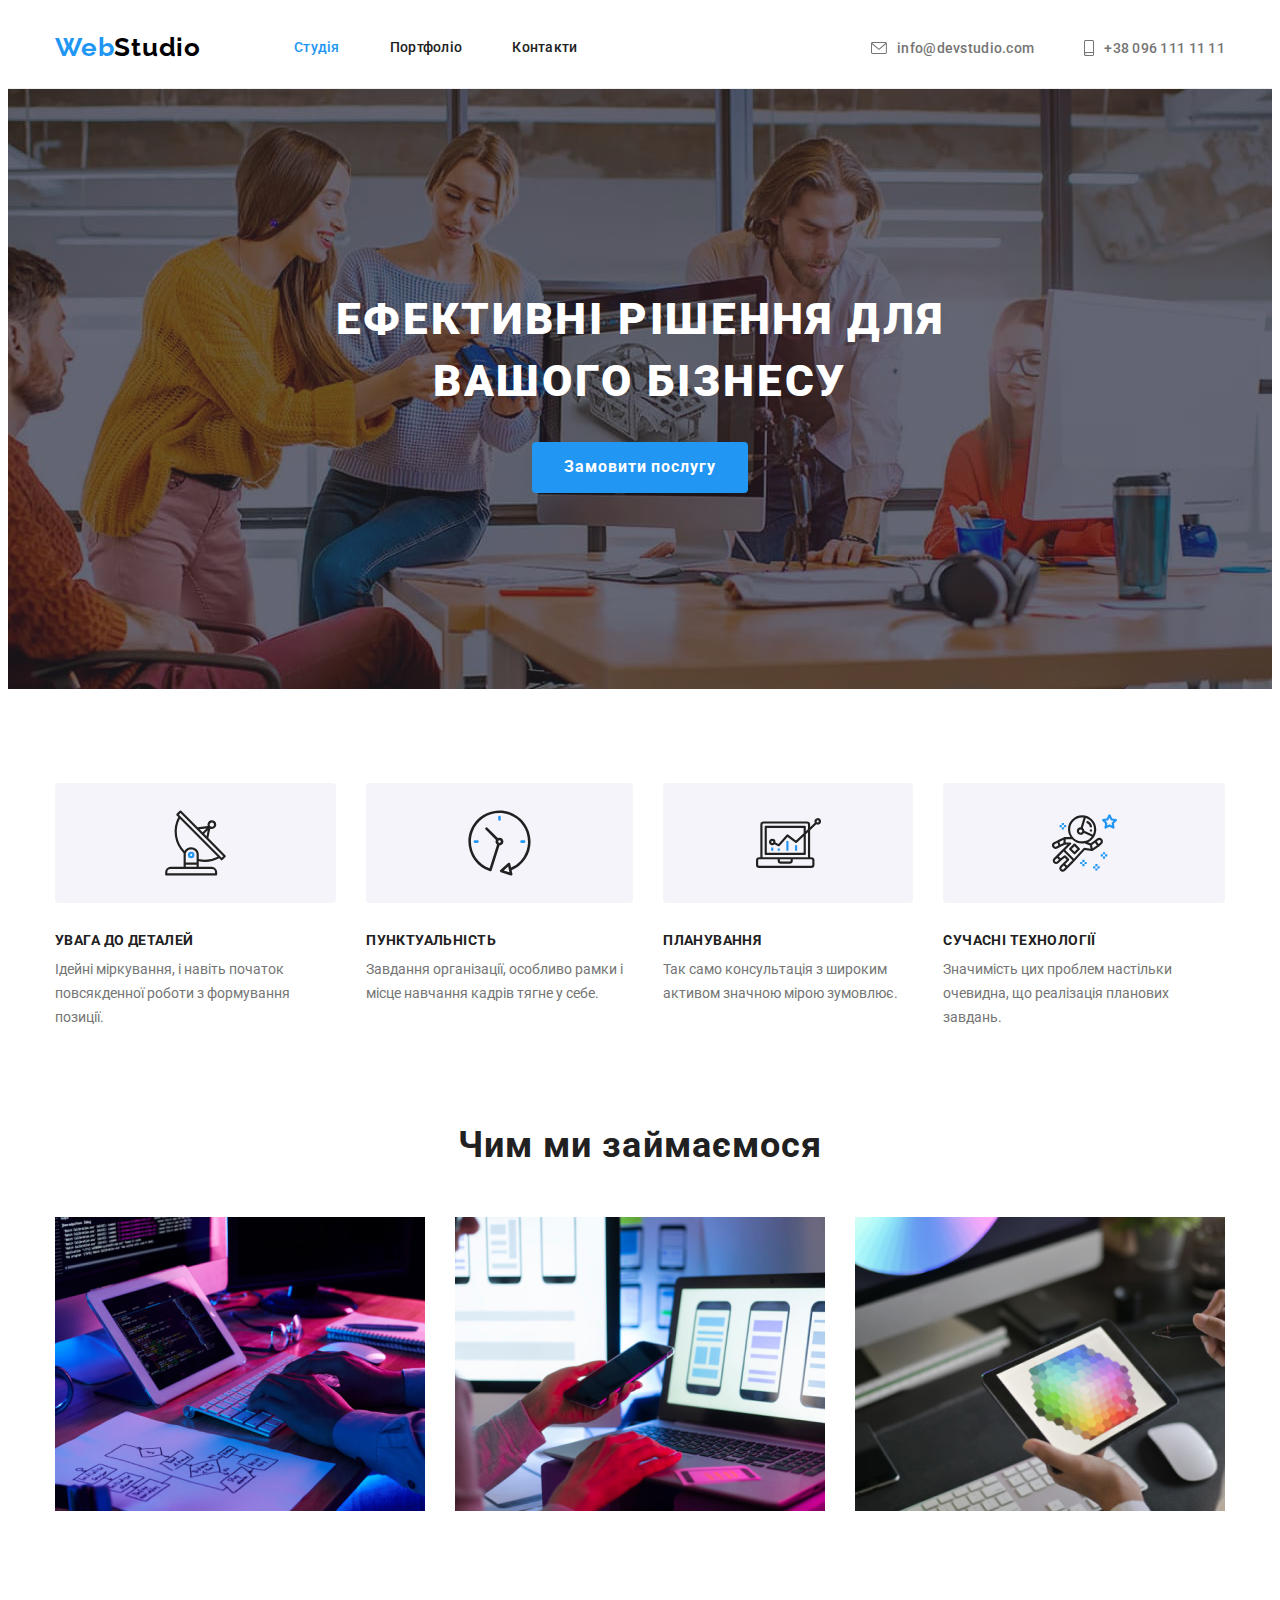
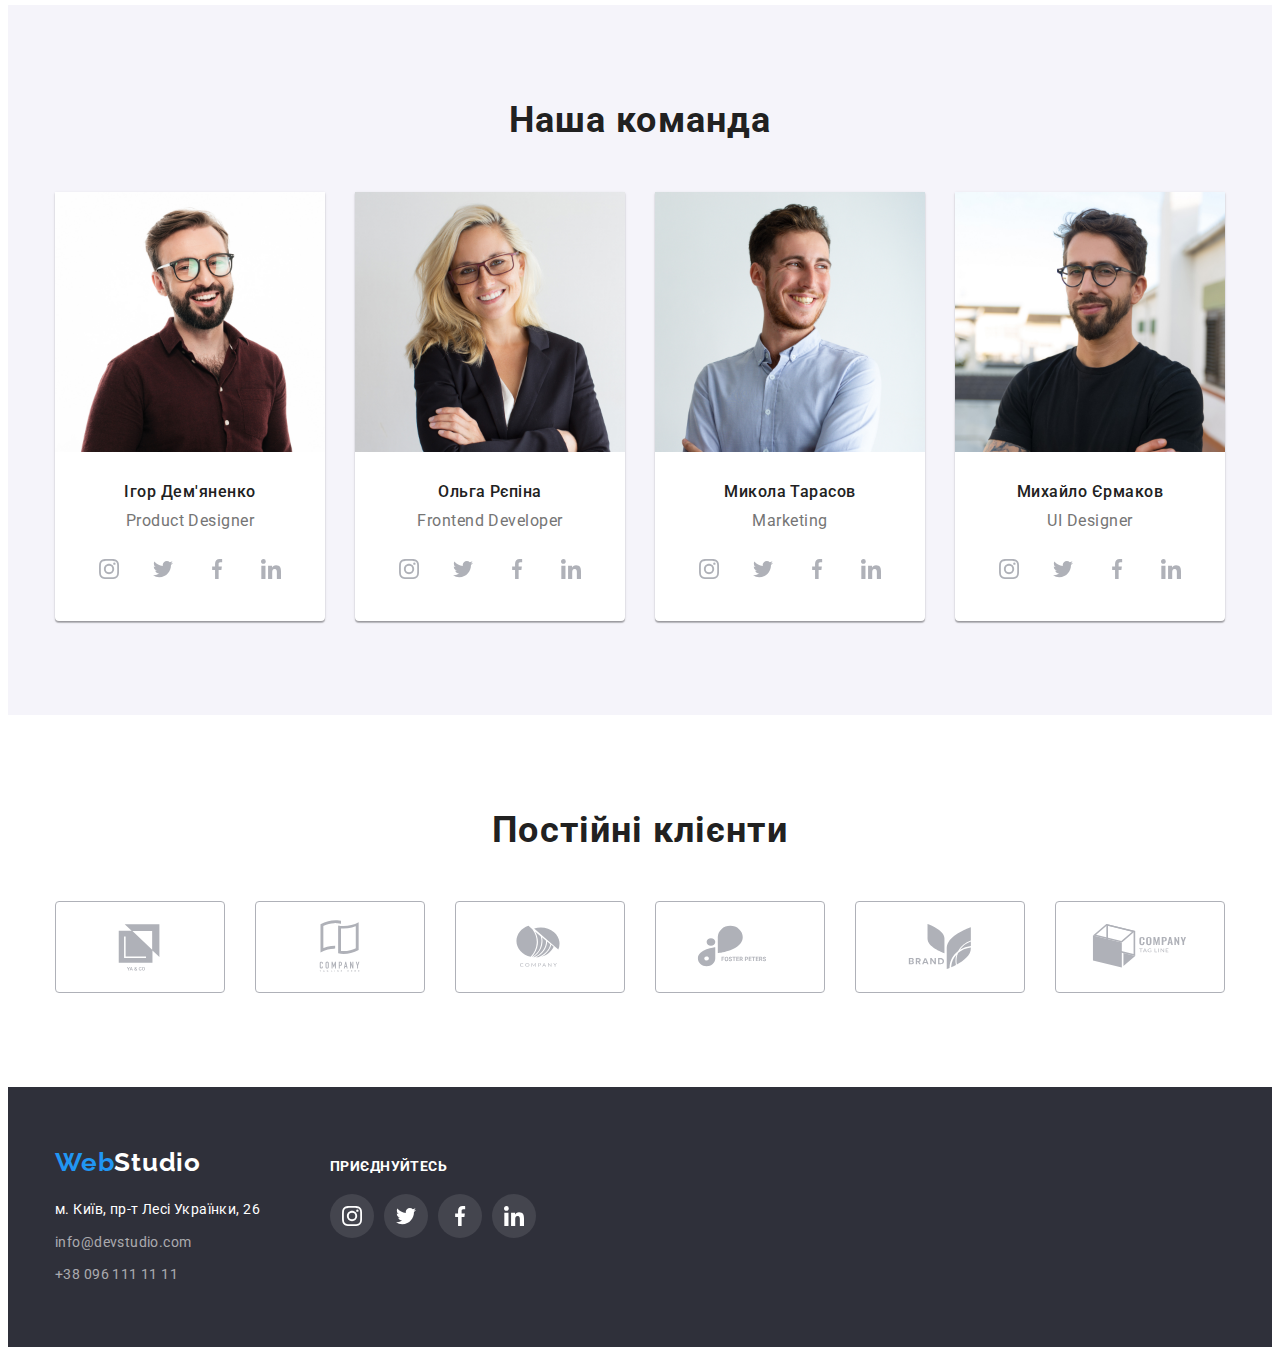
==== index.html @ 9bde250d "hw-5" ====
<!DOCTYPE html>
<html lang="uk">
  <head>
    <meta charset="UTF-8" />
    <meta http-equiv="X-UA-Compatible" content="IE=edge" />
    <meta name="viewport" content="width=device-width, initial-scale=1.0" />
    <title>Document</title>
    <link rel="preconnect" href="https://fonts.googleapis.com" />
    <link rel="preconnect" href="https://fonts.gstatic.com" crossorigin />
    <link
      href="https://fonts.googleapis.com/css2?family=Raleway:wght@700&family=Roboto:wght@400;500;700;900&display=swap"
      rel="stylesheet"
    />
    <link
      rel="stylesheet"
      href="https://cdnjs.cloudflare.com/ajax/libs/modern-normalize/1.1.0/modern-normalize.min.css"
      integrity="sha512-wpPYUAdjBVSE4KJnH1VR1HeZfpl1ub8YT/NKx4PuQ5NmX2tKuGu6U/JRp5y+Y8XG2tV+wKQpNHVUX03MfMFn9Q=="
      crossorigin="anonymous"
      referrerpolicy="no-referrer"
    />
    <link rel="stylesheet" href="./css/styles.css" />
  </head>
  <body>
    <header class="page-header">
      <div class="container">
        <nav class="main-nav">
          <a href="./index.html" class="logo"><span class="accent">Web</span>Studio</a>
          <ul class="site-nav">
            <li><a href="" class="link current">Студія</a></li>
            <li><a href="./portfolio.html" class="link">Портфоліо</a></li>
            <li><a href="" class="link">Контакти</a></li>
          </ul>
          <ul class="auth-nav">
            <li class="auth-item">
              <a href="mailto:info@devstudio.com" class="auth">
                <svg class="icon-svg" width="16px" height="12px">
                <use href="./images/icons.svg#envelope"></use>
              </svg>info@devstudio.com</a></li> 
            <li class="auth-item">
              <a href="tel:+380961111111" class="auth">
              <svg class="icon-svg" width="10px" height="16px">
                <use href="./images/icons.svg#smartphone"></use>
              </svg>+38 096 111 11 11</a></li>
          </ul>
        </nav>
      </div>
    </header>
    <main>
      <section class="section first-bgc">
        <div class="overlay">
          <div class="main-text">
            <h1 class="main-title">Ефективні рішення для<br />вашого бізнесу</h1>
            <button type="button" class="button">Замовити послугу</button>
          </div>
        </div>
      </section>
      <section class="section second-bgc">
        <div class="container">
          <h2 hidden>Наші переваги</h2>
          <ul class="list">
            <li class="list-item">
              <div class="icon-container">
              <svg class="benefits-icon" width="65px" height="70px">
                      <use href="./images/icons.svg#antenna"></use>
                    </svg>
                    </div>
              <h3 class="list-benefits">УВАГА ДО ДЕТАЛЕЙ</h3>
              <p class="benefits-description">
                Ідейні міркування, і навіть початок повсякденної роботи з формування позиції.
              </p>
            </li>
            <li class="list-item">
               <div class="icon-container">
              <svg class="benefits-icon" width="65px" height="70px">
                      <use href="./images/icons.svg#clock"></use>
                    </svg>
                    </div>
              <h3 class="list-benefits">ПУНКТУАЛЬНІСТЬ</h3>
              <p class="benefits-description">
                Завдання організації, особливо рамки і місце навчання кадрів тягне у себе.
              </p>
            </li>
            <li class="list-item">
              <div class="icon-container">
              <svg class="benefits-icon" width="65px" height="70px">
                      <use href="./images/icons.svg#diagram"></use>
                    </svg>
                    </div>
              <h3 class="list-benefits">ПЛАНУВАННЯ</h3>
              <p class="benefits-description">
                Так само консультація з широким активом значною мірою зумовлює.
              </p>
            </li>
            <li class="list-item">
              <div class="icon-container">
              <svg class="benefits-icon" width="65px" height="70px">
                      <use href="./images/icons.svg#astronaut"></use>
                    </svg>
                    </div>
              <h3 class="list-benefits">СУЧАСНІ ТЕХНОЛОГІЇ</h3>
              <p class="benefits-description">
                Значимість цих проблем настільки очевидна, що реалізація планових завдань.
              </p>
            </li>
          </ul>
        </div>
      </section>
      <section class="section third-bgc">
        <div class="container">
          <div class="work">
            <h2 class="title">Чим ми займаємося</h2>
            <ul class="work-images">
              <li>
                <img
                  src="./images/img1.jpg"
                  alt="людина працює за комп'ютером"
                  width="370"
                  height="294"
                />
              </li>
              <li>
                <img
                  src="./images/img2.jpg"
                  alt="людина з телефоном в руках за комп'ютером"
                  width="370"
                  height="294"
                />
              </li>
              <li>
                <img
                  src="./images/img3.jpg"
                  alt="людина тримає в руках планшет"
                  width="370"
                  height="294"
                />
              </li>
            </ul>
          </div>
        </div>
      </section>
      <section class="section fourth-bgc">
        <div class="container">
          <h2 class="title">Наша команда</h2>
          <ul class="cards">
            <li class="card-item">
              <img src="./images/img4.jpg" alt="фото учасника команди" width="270" height="260" />
              <h3 class="name">Ігор Дем'яненко</h3>
              <p lang="en" class="position">Product Designer</p>
              <ul class="social-list">
                <li class="social-item">
                  <a
                    class="social-link"
                    href="https://instagram.com"
                    target="_blank"
                    rel="noopener noreferrer"
                    aria-label="instagram"
                    ><svg class="social-icon" width="20px" height="20px">
                      <use href="./images/icons.svg#instagram"></use>
                    </svg>
                  </a>
                </li>
                <li class="social-item">
                  <a
                    class="social-link"
                    href="https://instagram.com"
                    target="_blank"
                    rel="noopener noreferrer"
                    aria-label="twitter"
                    ><svg class="social-icon" width="20px" height="20px">
                      <use href="./images/icons.svg#twitter"></use>
                    </svg>
                  </a>
                </li>
                <li class="social-item">
                  <a
                    class="social-link"
                    href="https://instagram.com"
                    target="_blank"
                    rel="noopener noreferrer"
                    aria-label="facebook"
                    ><svg class="social-icon" width="20px" height="20px">
                      <use href="./images/icons.svg#facebook"></use>
                    </svg>
                  </a>
                </li>
                <li class="social-item">
                  <a
                    class="social-link"
                    href="https://instagram.com"
                    target="_blank"
                    rel="noopener noreferrer"
                    aria-label="linkedin"
                    ><svg class="social-icon" width="20px" height="20px">
                      <use href="./images/icons.svg#linkedin"></use>
                    </svg>
                  </a>
                </li>
              </ul>
            </li>
            <li class="card-item">
              <img src="./images/img5.jpg" alt="фото учасника команди" width="270" height="260" />
              <h3 class="name">Ольга Рєпіна</h3>
              <p lang="en" class="position">Frontend Developer</p>
               <ul class="social-list">
                <li class="social-item">
                  <a
                    class="social-link"
                    href="https://instagram.com"
                    target="_blank"
                    rel="noopener noreferrer"
                    aria-label="instagram"
                    ><svg class="social-icon" width="20px" height="20px">
                      <use href="./images/icons.svg#instagram"></use>
                    </svg>
                  </a>
                </li>
                <li class="social-item">
                  <a
                    class="social-link"
                    href="https://instagram.com"
                    target="_blank"
                    rel="noopener noreferrer"
                    aria-label="twitter"
                    ><svg class="social-icon" width="20px" height="20px">
                      <use href="./images/icons.svg#twitter"></use>
                    </svg>
                  </a>
                </li>
                <li class="social-item">
                  <a
                    class="social-link"
                    href="https://instagram.com"
                    target="_blank"
                    rel="noopener noreferrer"
                    aria-label="facebook"
                    ><svg class="social-icon" width="20px" height="20px">
                      <use href="./images/icons.svg#facebook"></use>
                    </svg>
                  </a>
                </li>
                <li class="social-item">
                  <a
                    class="social-link"
                    href="https://instagram.com"
                    target="_blank"
                    rel="noopener noreferrer"
                    aria-label="linkedin"
                    ><svg class="social-icon" width="20px" height="20px">
                      <use href="./images/icons.svg#linkedin"></use>
                    </svg>
                  </a>
                </li>
              </ul>
            </li>
            <li class="card-item">
              <img src="./images/img6.jpg" alt="фото учасника команди" width="270" height="260" />
              <h3 class="name">Микола Тарасов</h3>
              <p lang="en" class="position">Marketing</p>
               <ul class="social-list">
                <li class="social-item">
                  <a
                    class="social-link"
                    href="https://instagram.com"
                    target="_blank"
                    rel="noopener noreferrer"
                    aria-label="instagram"
                    ><svg class="social-icon" width="20px" height="20px">
                      <use href="./images/icons.svg#instagram"></use>
                    </svg>
                  </a>
                </li>
                <li class="social-item">
                  <a
                    class="social-link"
                    href="https://instagram.com"
                    target="_blank"
                    rel="noopener noreferrer"
                    aria-label="twitter"
                    ><svg class="social-icon" width="20px" height="20px">
                      <use href="./images/icons.svg#twitter"></use>
                    </svg>
                  </a>
                </li>
                <li class="social-item">
                  <a
                    class="social-link"
                    href="https://instagram.com"
                    target="_blank"
                    rel="noopener noreferrer"
                    aria-label="facebook"
                    ><svg class="social-icon" width="20px" height="20px">
                      <use href="./images/icons.svg#facebook"></use>
                    </svg>
                  </a>
                </li>
                <li class="social-item">
                  <a
                    class="social-link"
                    href="https://instagram.com"
                    target="_blank"
                    rel="noopener noreferrer"
                    aria-label="linkedin"
                    ><svg class="social-icon" width="20px" height="20px">
                      <use href="./images/icons.svg#linkedin"></use>
                    </svg>
                  </a>
                </li>
              </ul>
            </li>
            <li class="card-item">
              <img src="./images/img7.jpg" alt="фото учасника команди" width="270" height="260" />
              <h3 class="name">Михайло Єрмаков</h3>
              <p lang="en" class="position">UI Designer</p>
               <ul class="social-list">
                <li class="social-item">
                  <a
                    class="social-link"
                    href="https://instagram.com"
                    target="_blank"
                    rel="noopener noreferrer"
                    aria-label="instagram"
                    ><svg class="social-icon" width="20px" height="20px">
                      <use href="./images/icons.svg#instagram"></use>
                    </svg>
                  </a>
                </li>
                <li class="social-item">
                  <a
                    class="social-link"
                    href="https://instagram.com"
                    target="_blank"
                    rel="noopener noreferrer"
                    aria-label="twitter"
                    ><svg class="social-icon" width="20px" height="20px">
                      <use href="./images/icons.svg#twitter"></use>
                    </svg>
                  </a>
                </li>
                <li class="social-item">
                  <a
                    class="social-link"
                    href="https://instagram.com"
                    target="_blank"
                    rel="noopener noreferrer"
                    aria-label="facebook"
                    ><svg class="social-icon" width="20px" height="20px">
                      <use href="./images/icons.svg#facebook"></use>
                    </svg>
                  </a>
                </li>
                <li class="social-item">
                  <a
                    class="social-link"
                    href="https://instagram.com"
                    target="_blank"
                    rel="noopener noreferrer"
                    aria-label="linkedin"
                    ><svg class="social-icon" width="20px" height="20px">
                      <use href="./images/icons.svg#linkedin"></use>
                    </svg>
                  </a>
                </li>
              </ul>
            </li>
          </ul>
        </div>
      </section>
      <section class="section-client">
        <div class="container">
          <h2 class="client-title">Постійні клієнти</h2>
          <ul class="link-list">
            <li class="client-item">
              <a
                    class="client-link"
                    href="https://instagram.com"
                    target="_blank"
                    rel="noopener noreferrer"
                    aria-label="linkedin"
                    ><svg class="social-icon" width="106px" height="60px">
                      <use href="./images/icons.svg#Logo-1"></use>
                    </svg>
                  </a>
            </li>
            <li class="client-item">
              <a
                    class="client-link"
                    href="https://instagram.com"
                    target="_blank"
                    rel="noopener noreferrer"
                    aria-label="linkedin"
                    ><svg class="social-icon" width="106px" height="60px">
                      <use href="./images/icons.svg#Logo-2"></use>
                    </svg>
                  </a>
            </li>
            </li>
            <li class="client-item">
              <a
                    class="client-link"
                    href="https://instagram.com"
                    target="_blank"
                    rel="noopener noreferrer"
                    aria-label="linkedin"
                    ><svg class="social-icon" width="106px" height="60px">
                      <use href="./images/icons.svg#Logo-3"></use>
                    </svg>
                  </a>
            </li>
            </li>
            <li class="client-item">
              <a
                    class="client-link"
                    href="https://instagram.com"
                    target="_blank"
                    rel="noopener noreferrer"
                    aria-label="linkedin"
                    ><svg class="social-icon" width="106px" height="60px">
                      <use href="./images/icons.svg#Logo-4"></use>
                    </svg>
                  </a>
            </li>
            </li>
            <li class="client-item">
              <a
                    class="client-link"
                    href="https://instagram.com"
                    target="_blank"
                    rel="noopener noreferrer"
                    aria-label="linkedin"
                    ><svg class="social-icon" width="106px" height="60px">
                      <use href="./images/icons.svg#Logo-5"></use>
                    </svg>
                  </a>
            </li>
            </li>
            <li class="client-item">
              <a
                    class="client-link"
                    href="https://instagram.com"
                    target="_blank"
                    rel="noopener noreferrer"
                    aria-label="linkedin"
                    ><svg class="social-icon" width="106px" height="60px">
                      <use href="./images/icons.svg#Logo-6"></use>
                    </svg>
                  </a>
            </li>
          </ul>
        </div>
      </section>
    </main>
    <footer>
      <div class="container footer-container">
      <div class="last">
        <a href="./index.html" class="logo-footer"><span class="accent">Web</span>Studio</a>
        <address>
          <ul class="address-list">
            <li><a href="">м. Київ, пр-т Лесі Українки, 26</a></li>
            <li><a href="mailto:info@devstudio.com" class="address-link">info@devstudio.com</a></li>
            <li><a href="tel:+380961111111" class="address-link">+38 096 111 11 11</a></li>
          </ul>
        </address>
      </div>
      <div class="link-icon">
        <p class="footer-title">приєднуйтесь</p>
        <ul class="social-list-footer">
          <li class="social-item">
                  <a
                    class="social-link"
                    href="https://instagram.com"
                    target="_blank"
                    rel="noopener noreferrer"
                    aria-label="instagram"
                    ><svg class="social-icon white" width="20px" height="20px">
                      <use href="./images/icons.svg#instagram"></use>
                    </svg>
                  </a>
                </li>
                <li class="social-item">
                  <a
                    class="social-link"
                    href="https://instagram.com"
                    target="_blank"
                    rel="noopener noreferrer"
                    aria-label="twitter"
                    ><svg class="social-icon white" width="20px" height="20px">
                      <use href="./images/icons.svg#twitter"></use>
                    </svg>
                  </a>
                </li>
                <li class="social-item">
                  <a
                    class="social-link"
                    href="https://instagram.com"
                    target="_blank"
                    rel="noopener noreferrer"
                    aria-label="facebook"
                    ><svg class="social-icon white" width="20px" height="20px">
                      <use href="./images/icons.svg#facebook"></use>
                    </svg>
                  </a>
                </li>
                <li class="social-item">
                  <a
                    class="social-link"
                    href="https://instagram.com"
                    target="_blank"
                    rel="noopener noreferrer"
                    aria-label="linkedin"
                    ><svg class="social-icon white" width="20px" height="20px">
                      <use href="./images/icons.svg#linkedin"></use>
                    </svg>
                  </a>
                </li>

        </ul>
      </div>
      </div>
    </footer>
  </body>
</html>
---- css/styles.css ----
body {
  font-family: 'Roboto', sans-serif;
  color: var(--main-text-color);
}
ul {
  list-style: none;
}
:root {
  --accent-color: rgba(33, 150, 243, 1);
  --main-dark-color: rgba(33, 33, 33, 1);
  --main-text-color: rgba(117, 117, 117, 1);
  --title-text-color: rgba(255, 255, 255, 1);
  --bgc-dark: rgba(47, 48, 58, 1);
  --button-color: rgba(33, 150, 243, 1);
  --portfolio-buttons-color: rgba(245, 244, 250, 1);
  --border-color: rgba(238, 238, 238, 1);
  --link-color--: rgba(175, 177, 184, 1);
}

*,
*::before,
*::after {
  box-sizing: border-box;
}

h1,
h2,
h3,
h4,
h5,
h6,
p {
  margin: 0;
}

ul {
  list-style: none;
  padding: 0px;
  margin: 0px;
}

.container {
  width: 1200px;
  padding-left: 15px;
  padding-right: 15px;
  margin: 0 auto;
}

img {
  display: block;
}

.fourth-bgc {
  background-color: var(--portfolio-buttons-color);
  text-align: center;
  max-width: 1600px;
  margin-left: auto;
  margin-right: auto;
}

/* Header */

.page-header {
  border-bottom: 1px solid var(--border-color);
}

.logo {
  text-decoration: none;
  font-family: 'Raleway', sans-serif;
  font-weight: 700;
  font-size: 26px;
  line-height: 1.2;
  letter-spacing: 0.03em;
  color: rgba(0, 0, 0, 1);
}

.logo {
  margin-right: 93px;
}

.accent {
  color: var(--accent-color);
}

.site-nav {
  display: flex;
  gap: 50px;
}

.site-nav .link {
  text-decoration: none;
  font-weight: 500;
  font-size: 14px;
  line-height: 1.1;
  letter-spacing: 0.02em;
  color: var(--main-dark-color);
}

.site-nav .link:hover,
.site-nav .link:focus {
  color: var(--accent-color);
}

.site-nav .link.current {
  color: var(--accent-color);
}

.site-nav a {
  display: block;
  padding-top: 32px;
  padding-bottom: 32px;
}

.auth-nav .auth:hover,
.auth-nav .auth:focus {
  color: var(--accent-color);
}

.auth-nav {
  display: flex;
  gap: 50px;
  margin-left: auto;
}

.auth-nav a {
  padding-top: 32px;
  padding-bottom: 32px;
}

.auth {
  font-family: 'Roboto';
  font-style: normal;
  font-weight: 500;
  font-size: 14px;
  line-height: 16px;
  letter-spacing: 0.02em;
  text-decoration: none;

  display: flex;
  align-items: center;
  color: var(--main-text-color);
  gap: 10px;
}

.icon-svg {
  fill: var(--main-text-color);
  gap: 10px;
}

.auth-item:hover .icon-svg {
  fill: var(--accent-color);
}

.auth:focus .icon-svg {
  fill: var(--accent-color);
}

.auth-item {
  display: inline-block;
}

.main-nav {
  display: flex;
  align-items: center;
}

/* Index main content */

.first-bgc {
  background-color: var(--bgc-dark);
  text-align: center;
  height: 600px;
  max-width: 1600px;
  padding-top: 200px;
  padding-bottom: 200px;
  margin-left: auto;
  margin-right: auto;
  background-image: linear-gradient(to right, rgba(47, 48, 58, 0.4), rgba(47, 48, 58, 0.4)),
    url(../images/header-img.jpg);
  background-repeat: no-repeat;
  background-position: center;
}

.main-text {
  text-align: center;
}

.main-title {
  font-family: inherit;
  font-weight: 900;
  font-size: 44px;
  line-height: 1.4;
  letter-spacing: 0.06em;
  text-transform: uppercase;
  color: var(--title-text-color);
}

.main-title {
  margin-bottom: 30px;
}

.button {
  display: inline-block;
  border-radius: 4px;
  padding: 10px 32px;
  font-family: inherit;
  font-weight: 700;
  letter-spacing: 0.06em;
  font-size: 16px;
  line-height: 1.9;
  color: var(--title-text-color);
  background-color: var(--button-color);
}
.button {
  cursor: pointer;
  border: none;
}

.list-benefits {
  font-weight: 700;
  font-size: 14px;
  line-height: 1.1;
  letter-spacing: 0.03em;
  text-transform: uppercase;
  color: var(--main-dark-color);
}

.benefits-description {
  font-size: 14px;
  line-height: 1.7;
  color: var(--main-text-color);
}

.icon-container {
  display: flex;
  align-items: center;
  justify-content: center;
  height: 120px;
  background-color: var(--portfolio-buttons-color);
  border-radius: 4px;
  margin-bottom: 30px;
  text-align: center;
  gap: 30px;
}

.list h3 {
  margin-bottom: 10px;
}

.list {
  display: flex;
  gap: 30px;
}

.section:not(:first-child) {
  padding-bottom: 94px;
}

.section:nth-child(2) {
  padding-top: 94px;
}

.section:nth-child(4) {
  padding-top: 94px;
}

.work-images {
  display: flex;
  gap: 30px;
}

.title {
  font-weight: 700;
  font-size: 36px;
  line-height: 1.2;
  text-align: center;
  letter-spacing: 0.03em;
  color: var(--main-dark-color);
}

.title {
  margin-bottom: 50px;
}

.name {
  font-weight: 500;
  font-size: 16px;
  line-height: 1.2;
  letter-spacing: 0.03em;
  color: var(--main-dark-color);
}

.name {
  text-align: center;
  margin-top: 30px;
  margin-bottom: 10px;
}

.position {
  font-size: 16px;
  line-height: 1.2;
  letter-spacing: 0.03em;
  color: var(--main-text-color);
  text-align: center;
  margin-bottom: 16px;
}

.cards {
  display: flex;
  gap: 30px;
}

.cards .card-item {
  background-color: var(--title-text-color);
  border-radius: 4px;
  box-shadow: 0px 1px 3px rgba(0, 0, 0, 0.12), 0px 1px 1px rgba(0, 0, 0, 0.14),
    0px 2px 1px rgba(0, 0, 0, 0.2);
  border-radius: 0px 0px 4px 4px;
}

.social-list {
  display: flex;
  gap: 10px;
  justify-content: center;
  margin-bottom: 30px;
}



.social-link {
  display: flex;
  align-items: center;
  justify-content: center;
  width: 44px;
  height: 44px;
  border-radius: 50%;
}

.social-icon {
  fill: var(--link-color--)
}

.social-link:hover,
.social-link:focus {
  background-color: var(--accent-color);
}

.social-link:hover .social-icon,
.social-link:focus .social-icon {
  fill: var(--title-text-color);
}

.client-title {
  display: block;
  text-align: center;
  font-family: 'Roboto';
  font-style: normal;
  font-weight: 700;
  font-size: 36px;
  line-height: 42px;
  text-align: center;
  letter-spacing: 0.03em;
  margin-bottom: 50px;
  color: var(--main-dark-color);
}

.section-client {
  padding-top: 94px;
  padding-bottom: 94px;
}

.link-list {
  display: flex;
  gap: 30px;
}

.client-item {
  display: inline-block;
  
  
  width: 170px;
  height: 92px;
}

.client-link {
  display: flex;
  align-items: center;
  justify-content: center;
  width: 100%;
  height: 100%;
  border: 1px solid var(--link-color--);
  border-radius: 4px;
  
}

.client-link:hover,
.client-link:focus {
  border-color: var(--accent-color);
}

.client-link:hover .social-icon,
.client-link:focus .social-icon {
  fill: var(--accent-color);
  
}

/* Footer */
footer {
  background-color: var(--bgc-dark);


  padding-top: 60px;
  padding-bottom: 60px;
}

.logo-footer {
  text-decoration: none;
  font-family: 'Raleway', sans-serif;
  font-weight: 700;
  font-size: 26px;
  line-height: 1.2;
  letter-spacing: 0.03em;
  color: var(--title-text-color);
}

.logo-footer {
  display: block;
  margin-bottom: 20px;
}

.address-list a {
  text-decoration: none;
  font-family: inherit;
  font-style: normal;
  font-weight: 400;
  font-size: 14px;
  line-height: 1.7;
  letter-spacing: 0.03em;
  color: var(--title-text-color);
}

.address-list :not(:last-child) {
  display: block;
  margin-bottom: 9px;
}

.address-list .address-link {
  text-decoration: none;
  font-family: inherit;
  font-size: 14px;
  line-height: 1.7;
  letter-spacing: 0.03em;
  color: rgba(255, 255, 255, 0.6);
}



.link-icon {
  margin-left: 70px;
}

.footer-container {
  display: flex;
  align-items: baseline;
}

.footer-title {
  font-family: 'Roboto';
  font-style: normal;
  font-weight: 700;
  font-size: 14px;
  line-height: 16px;
  letter-spacing: 0.03em;
  text-transform: uppercase;
  color: var(--title-text-color);
  margin-bottom: 20px;
  text-align: left;
}



.social-item {
  border-radius: 50%;
  background-color: rgba(255, 255, 255, 0.1);
}

.social-icon {
  fill: var(--link-color--)
}

.social-list-footer {
  display: flex;
  gap: 10px;
  justify-content: center;
  
}

.white {
  fill: var(--title-text-color);
}

/* Portfolio */

.bgc-portfolio {
  background-color: var(--title-text-color);
}

.buttons:hover,
.buttons:focus {
  color: var(--title-text-color);
  background-color: var(--accent-color);
  box-shadow: 0px 3px 1px rgba(0, 0, 0, 0.1), 0px 1px 2px rgba(0, 0, 0, 0.08),
    0px 2px 2px rgba(0, 0, 0, 0.12);
}

.buttons {
  font-family: 'Roboto', sans-serif;
  font-style: normal;
  font-weight: 500;
  font-size: 16px;
  line-height: 1.6;
  text-align: center;
  letter-spacing: 0.03em;
  color: var(--main-dark-color);
  background-color: var(--portfolio-buttons-color);
}

.buttons {
  cursor: pointer;
}

.buttons {
  display: inline-block;
  padding: 6px 22px;
  border-radius: 4px;
  min-width: 73px;
  border: none;
}

.button-portfolio {
  display: flex;
  gap: 8px;
  justify-content: center;
  margin-bottom: 50px;
}

.section-portfolio {
  padding-top: 94px;
  padding-bottom: 94px;
}

.projects {
  font-weight: 700;
  font-size: 18px;
  line-height: 2;
  letter-spacing: 0.06em;
  color: var(--main-dark-color);
}

.projects {
  margin-bottom: 4px;
}



.project-type {
  font-weight: 400;
  font-size: 16px;
  line-height: 1.9;
  letter-spacing: 0.03em;
  color: var(--main-text-color);
}

.project-galery {
  display: flex;
  flex-wrap: wrap;
  gap: 30px;
  
}

.project-border {
  padding-top: 20px;
  padding-bottom: 20px;
  padding-left: 24px;
  padding-right: 24px;
  border-bottom: 1px solid var(--border-color);
  border-left: 1px solid var(--border-color);
  border-right: 1px solid var(--border-color);
}

.project-link {
  display: block;
  text-decoration: none;
}

.project-link:hover {
  box-shadow: 0px 1px 1px rgba(0, 0, 0, 0.12), 0px 4px 4px rgba(0, 0, 0, 0.06),
    1px 4px 6px rgba(0, 0, 0, 0.16);
    
}
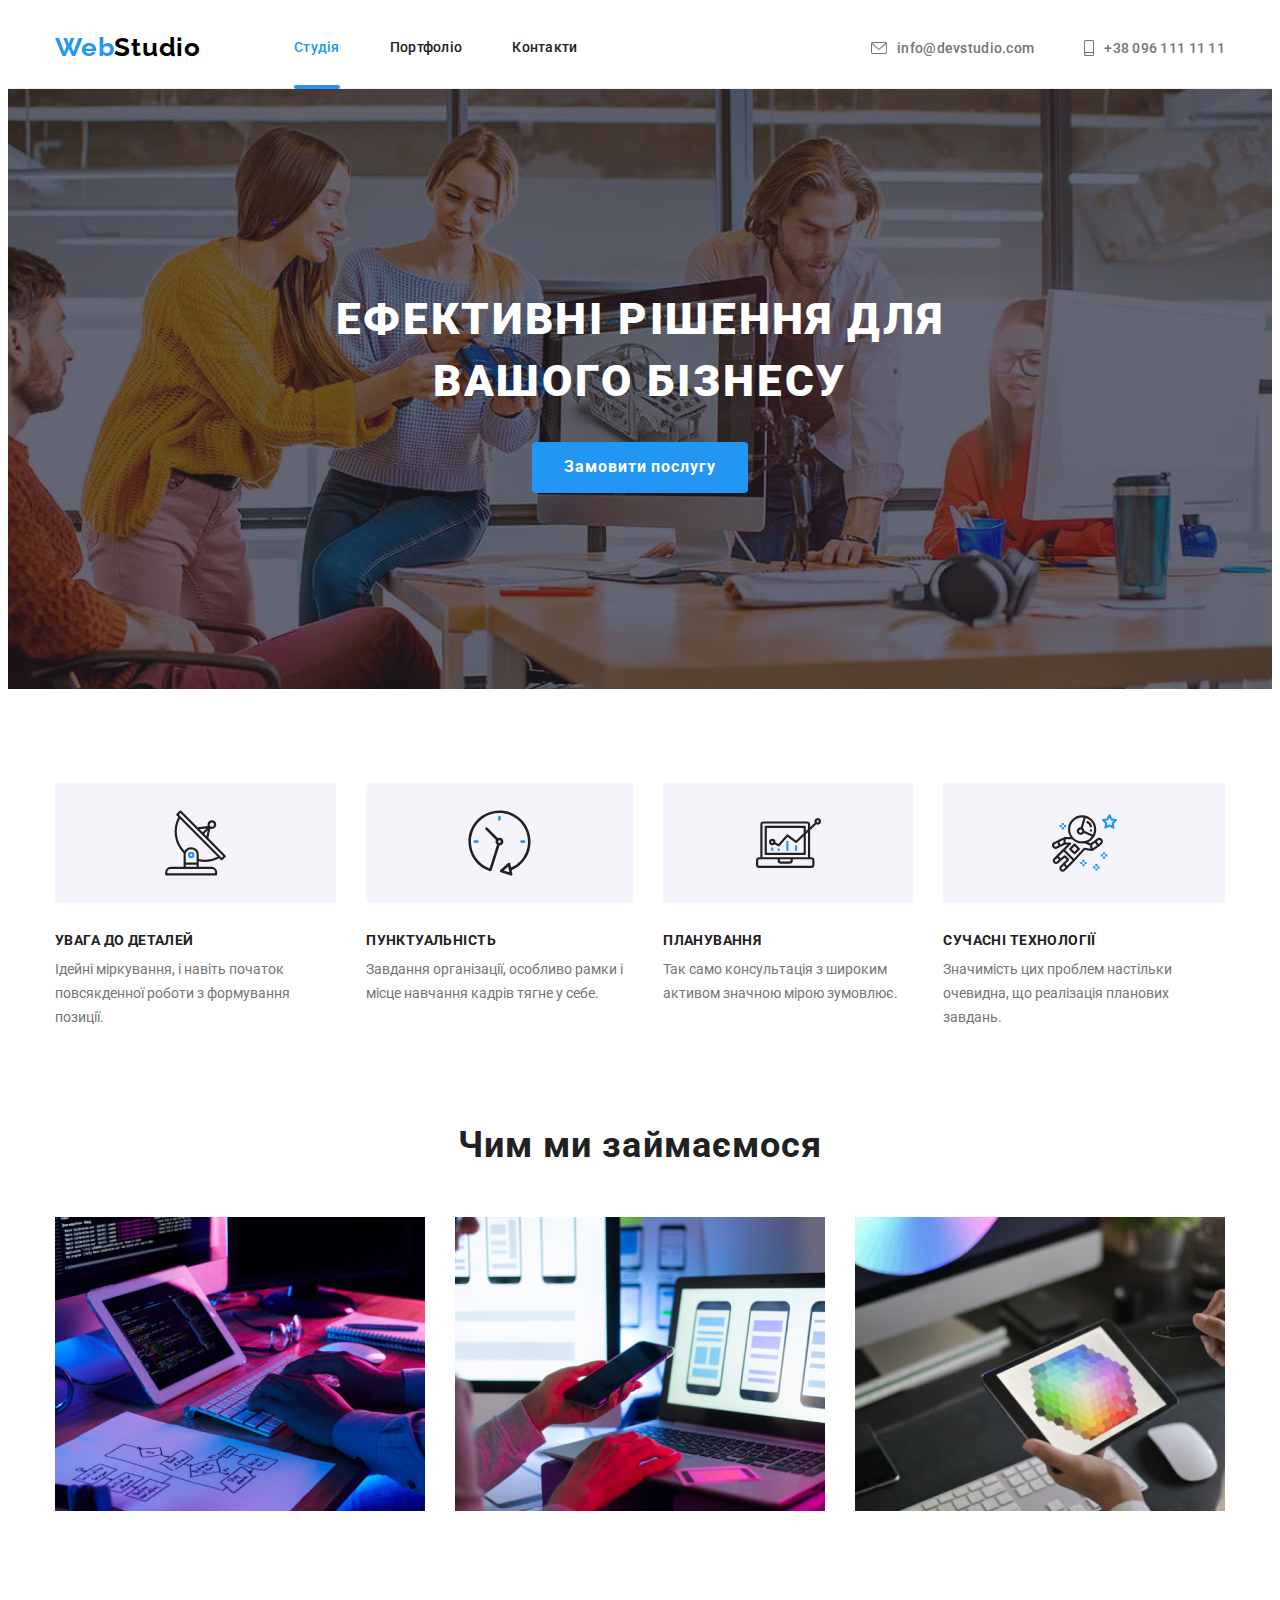
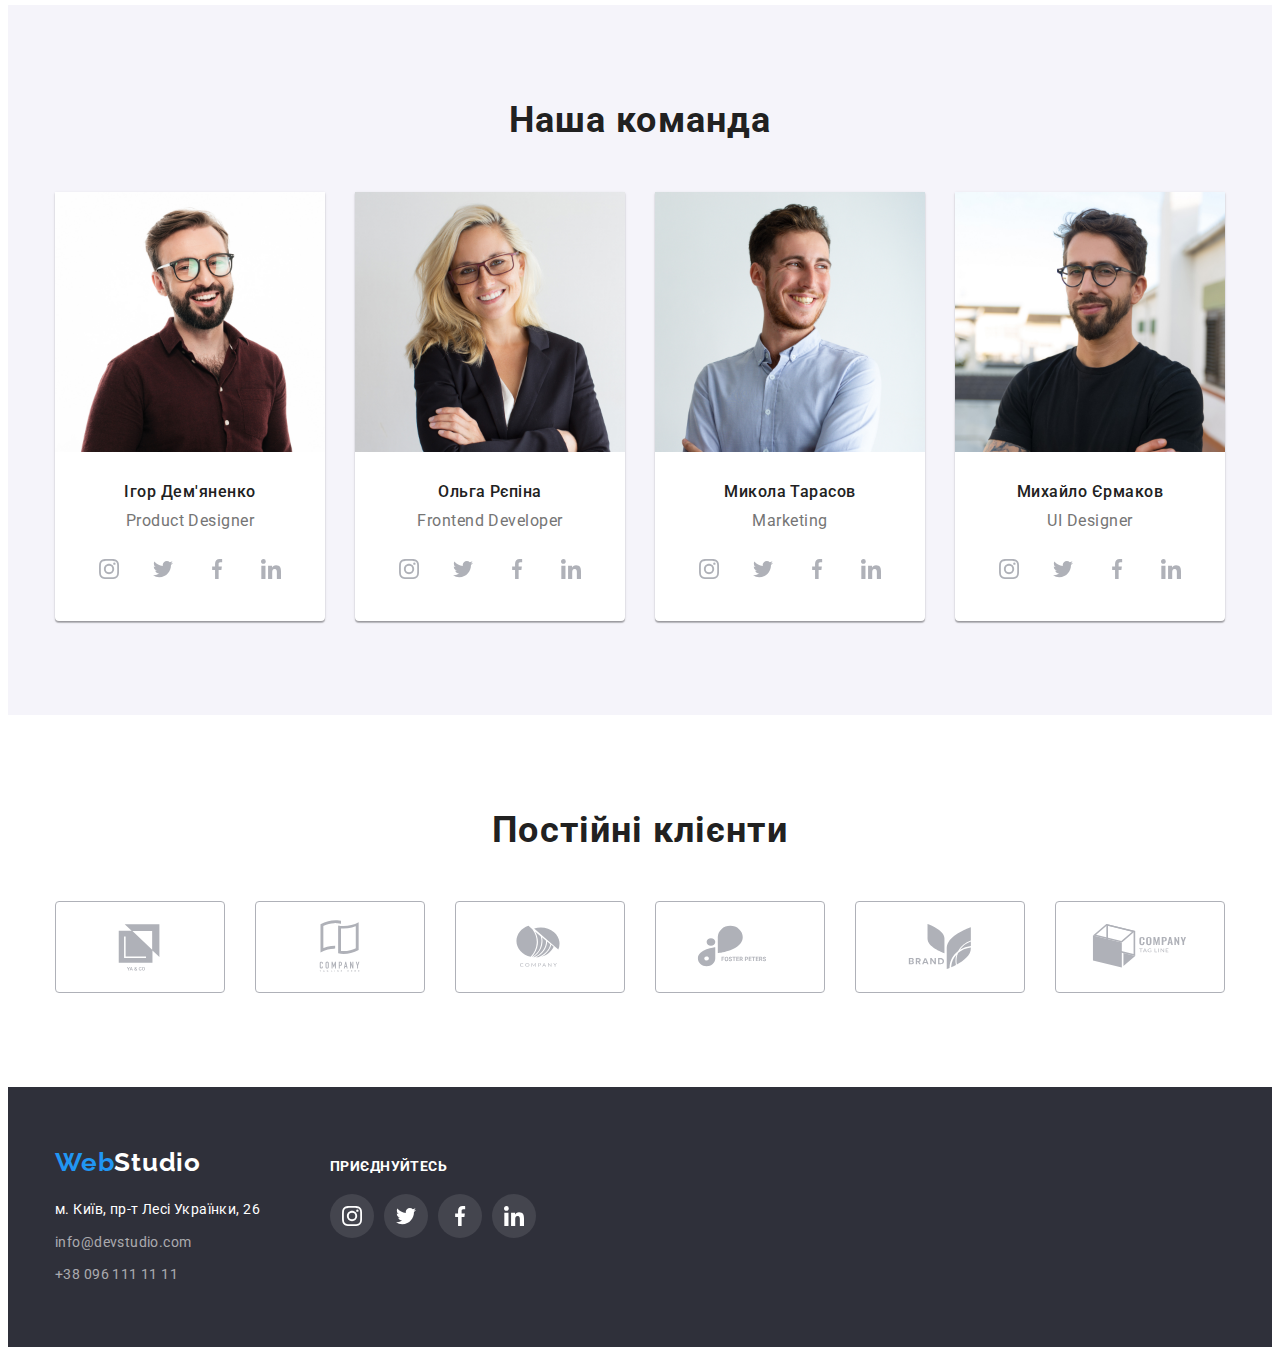
==== commit 75667b7b: "hw-5" ====
--- a/index.html
+++ b/index.html
@@ -47,12 +47,13 @@
     </header>
     <main>
       <section class="section first-bgc">
-        <div class="overlay">
+        <div class="overlay-main">
           <div class="main-text">
             <h1 class="main-title">Ефективні рішення для<br />вашого бізнесу</h1>
-            <button type="button" class="button">Замовити послугу</button>
+            <button type="button" class="button" data-modal-open>Замовити послугу</button>
           </div>
         </div>
+        
       </section>
       <section class="section second-bgc">
         <div class="container">
@@ -448,6 +449,7 @@
           </ul>
         </div>
       </section>
+     
     </main>
     <footer>
       <div class="container footer-container">
@@ -517,5 +519,15 @@
       </div>
       </div>
     </footer>
+    <div class="back-drop is-hidden" data-modal>
+      <div class="modal-animation">
+      <div class="modal">
+           <button class="modal-button-close" type="button" data-modal-close>
+         <svg class="modal-close" width="18px" height="18px" > <use href="./images/icons.svg#close"></use></svg>
+        </button>
+      </div>
+      </div>
+    </div>
+    <script src="./js/modal.js"></script>
   </body>
 </html>
--- a/css/styles.css
+++ b/css/styles.css
@@ -61,6 +61,7 @@
 /* Header */
 
 .page-header {
+  
   border-bottom: 1px solid var(--border-color);
 }
 
@@ -99,10 +100,34 @@
 .site-nav .link:hover,
 .site-nav .link:focus {
   color: var(--accent-color);
+  transition-duration: 250ms; 
+   transition-timing-function: cubic-bezier(0.4, 0, 0.2, 1);
 }
 
 .site-nav .link.current {
   color: var(--accent-color);
+}
+
+.site-nav {
+  position: relative;
+}
+
+.link {
+  position: relative;
+}
+
+.current::after {
+  content: "";
+  position: absolute;
+  width: 100%;
+  height: 4px;
+  left: 0;
+  bottom: 0;
+  background-color: var(--accent-color);
+  display: inline-block;
+  border-radius: 2px;
+  bottom: -1.5%;
+  
 }
 
 .site-nav a {
@@ -114,6 +139,8 @@
 .auth-nav .auth:hover,
 .auth-nav .auth:focus {
   color: var(--accent-color);
+  transition-duration: 250ms; 
+   transition-timing-function: cubic-bezier(0.4, 0, 0.2, 1);
 }
 
 .auth-nav {
@@ -149,6 +176,8 @@
 
 .auth-item:hover .icon-svg {
   fill: var(--accent-color);
+  transition-duration: 250ms; 
+   transition-timing-function: cubic-bezier(0.4, 0, 0.2, 1);
 }
 
 .auth:focus .icon-svg {
@@ -164,9 +193,12 @@
   align-items: center;
 }
 
+
+
 /* Index main content */
 
 .first-bgc {
+  
   background-color: var(--bgc-dark);
   text-align: center;
   height: 600px;
@@ -214,6 +246,7 @@
 .button {
   cursor: pointer;
   border: none;
+
 }
 
 .list-benefits {
@@ -343,11 +376,15 @@
 .social-link:hover,
 .social-link:focus {
   background-color: var(--accent-color);
+  transition-duration: 250ms; 
+   transition-timing-function: cubic-bezier(0.4, 0, 0.2, 1);
 }
 
 .social-link:hover .social-icon,
 .social-link:focus .social-icon {
   fill: var(--title-text-color);
+  transition-duration: 250ms; 
+   transition-timing-function: cubic-bezier(0.4, 0, 0.2, 1);
 }
 
 .client-title {
@@ -396,11 +433,15 @@
 .client-link:hover,
 .client-link:focus {
   border-color: var(--accent-color);
+  transition-duration: 250ms; 
+   transition-timing-function: cubic-bezier(0.4, 0, 0.2, 1);
 }
 
 .client-link:hover .social-icon,
 .client-link:focus .social-icon {
   fill: var(--accent-color);
+  transition-duration: 250ms; 
+   transition-timing-function: cubic-bezier(0.4, 0, 0.2, 1);
   
 }
 
@@ -511,6 +552,8 @@
   background-color: var(--accent-color);
   box-shadow: 0px 3px 1px rgba(0, 0, 0, 0.1), 0px 1px 2px rgba(0, 0, 0, 0.08),
     0px 2px 2px rgba(0, 0, 0, 0.12);
+    transition-duration: 250ms; 
+   transition-timing-function: cubic-bezier(0.4, 0, 0.2, 1);
 }
 
 .buttons {
@@ -596,5 +639,138 @@
 .project-link:hover {
   box-shadow: 0px 1px 1px rgba(0, 0, 0, 0.12), 0px 4px 4px rgba(0, 0, 0, 0.06),
     1px 4px 6px rgba(0, 0, 0, 0.16);
-    
-}
+   transition-duration: 250ms; 
+   transition-timing-function: cubic-bezier(0.4, 0, 0.2, 1);
+}
+
+
+
+.box {
+  
+  position: relative;
+  overflow: hidden;
+}
+
+
+
+.overlay {
+  
+  position: absolute;
+  padding-left: 24px;
+  padding-right: 24px;
+  padding-top: 63px;
+  padding-bottom: 63px;
+  top: 0;
+  left: 0;
+  width: 100%;
+  height: 100%;
+  transform: translateY(100%);
+  transition: transform 250ms ease;
+  transition-timing-function: cubic-bezier(0.4, 0, 0.2, 1);
+
+
+background-color: 
+rgba(33, 150, 243, 0.9);
+
+}
+
+.animation-text {
+  font-family: 'Roboto';
+font-style: normal;
+font-weight: 400;
+font-size: 18px;
+line-height: 28px;
+letter-spacing: 0.03em;
+
+color: var(--title-text-color);
+display:block;
+text-align: left;
+
+}
+
+.project-link:hover .overlay {
+  transform: translateY(0);
+  transition-duration: 250ms; 
+   transition-timing-function: cubic-bezier(0.4, 0, 0.2, 1);
+  
+  
+}
+
+
+
+/* Modal */
+.back-drop {
+  position: fixed;
+  width: 100%;
+  height: 100%;
+  top: 0;
+  left: 0;
+  background-color: rgba(0, 0, 0, 0.2);
+  
+  
+}
+
+.back-drop.is-hidden {
+  opacity: 0;
+  pointer-events: none;
+  visibility: hidden;
+  
+}
+
+.modal {
+  width: 528px;
+  height: 581px;
+  position: absolute;
+  top: 50%;
+  left: 50%; 
+  transform: translate(-50%, -50%);
+  background-color: #fff;
+  border-radius: 4px;
+}
+
+.modal-animation {
+
+  position: relative;
+  width: 100%;
+  height: 100%;
+  animation: modal-start 5000ms both;
+}
+
+
+
+@keyframes modal-start {
+  0% {
+  opacity: 0;
+  transform: translateX(-1000px) scale(0.5);
+  }
+  100% {
+   opacity: 1;
+   transform: translateX(0) scale(1);  
+  }
+}
+
+
+ .modal-close{
+  position: absolute;
+  top: 50%;
+  left: 50%;
+  top: 50%;
+  left: 50%;
+  transform: translate(-50%, -50%);
+  fill: rgba(0, 0, 0, 1);
+  
+} 
+
+.modal-button-close {
+  width: 30px;
+  height: 30px;
+  position: absolute;
+  top: 8px;
+  right: 8px;
+  background-color: #fff;
+  border-radius: 50px;
+  border: 1px solid rgba(0, 0, 0, 0.1);
+  fill: rgba(0, 0, 0, 1);
+  cursor: pointer;
+  
+}
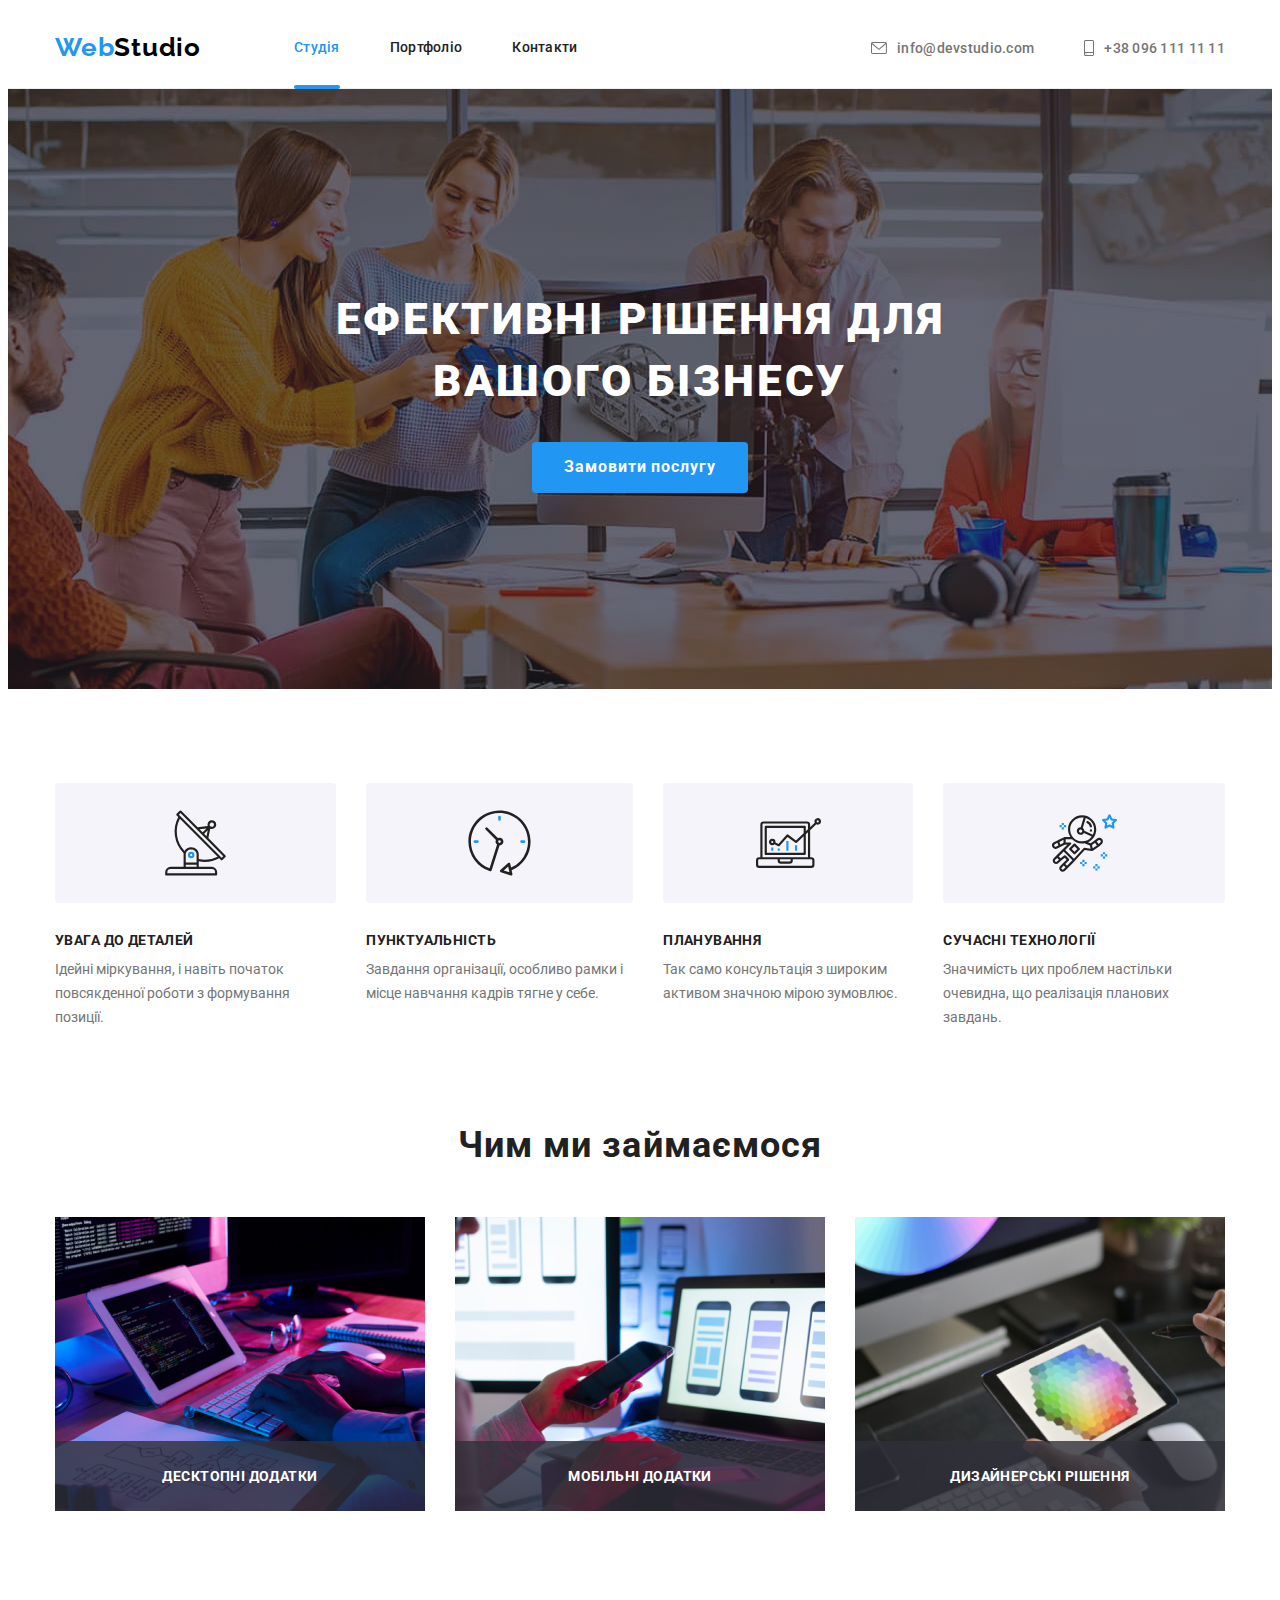
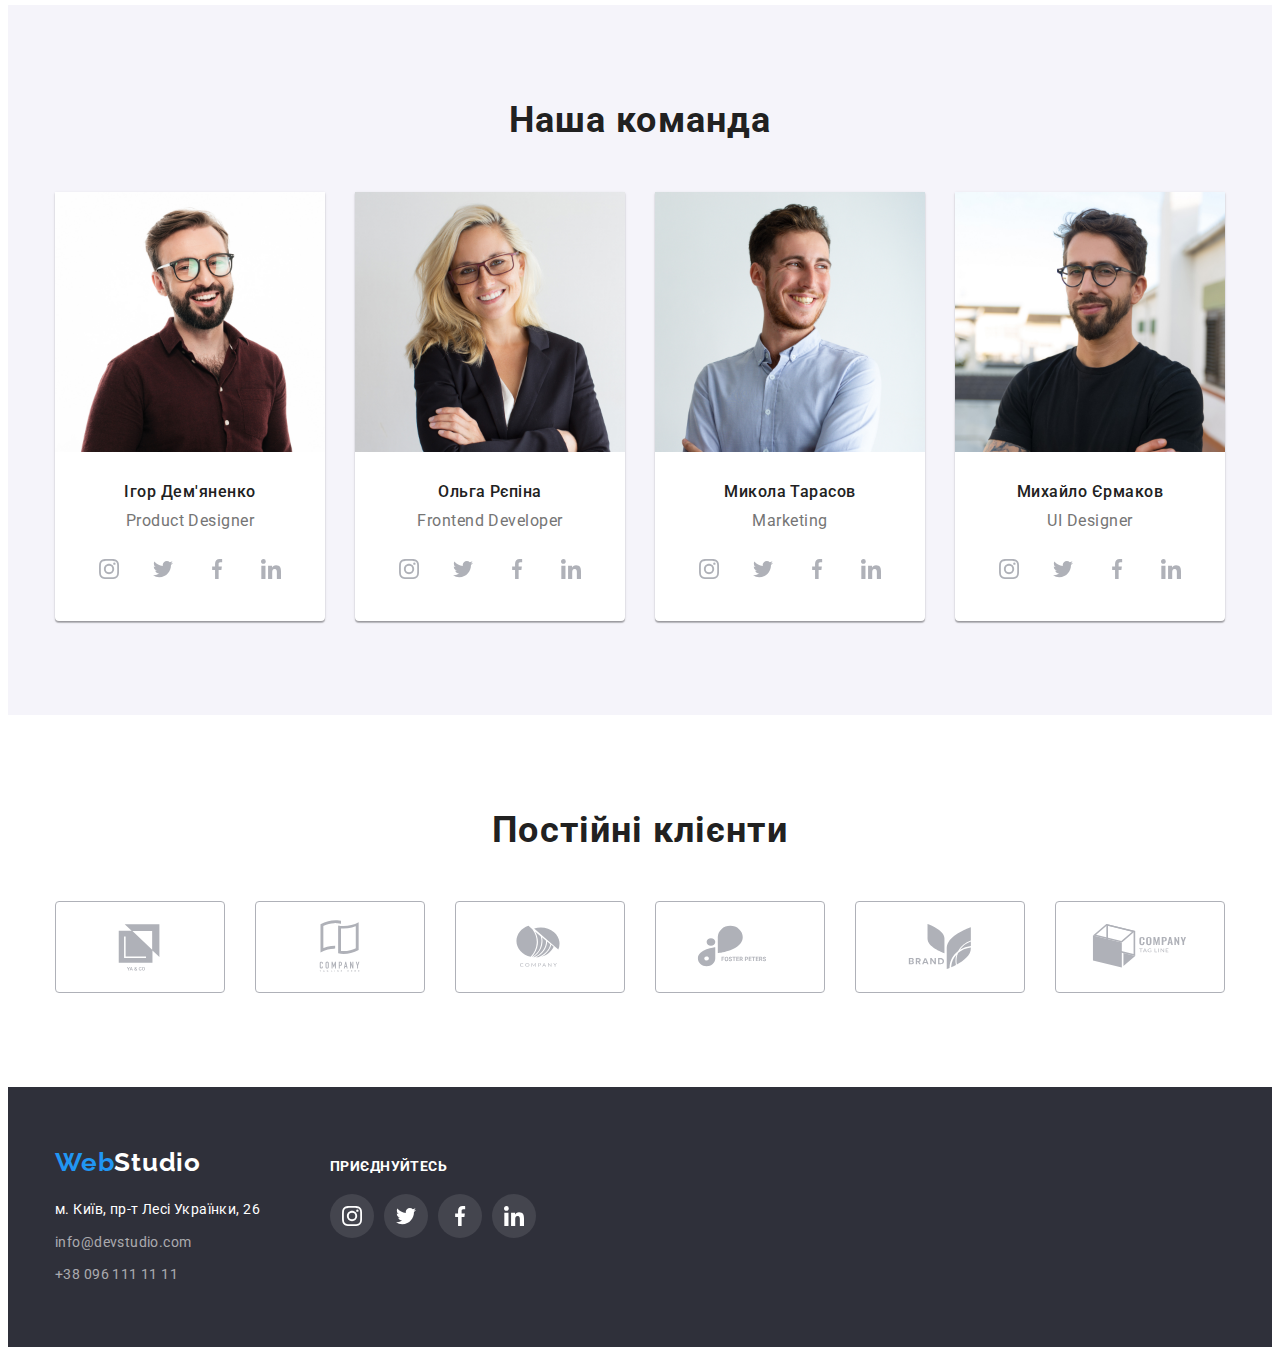
==== commit f26d88c7: "hw-5" ====
--- a/index.html
+++ b/index.html
@@ -111,29 +111,40 @@
           <div class="work">
             <h2 class="title">Чим ми займаємося</h2>
             <ul class="work-images">
-              <li>
+              <li class="work-item">
                 <img
                   src="./images/img1.jpg"
                   alt="людина працює за комп'ютером"
                   width="370"
                   height="294"
                 />
+                <div class="div-text">
+                <p class="work-title">Десктопні додатки</p>
+                </div>
+                 
               </li>
-              <li>
+              <li class="work-item">
+                
                 <img
                   src="./images/img2.jpg"
                   alt="людина з телефоном в руках за комп'ютером"
                   width="370"
                   height="294"
                 />
+                <div class="div-text">
+                <p class="work-title">Мобільні додатки</p>
+                </div>
               </li>
-              <li>
+              <li class="work-item">
                 <img
                   src="./images/img3.jpg"
                   alt="людина тримає в руках планшет"
                   width="370"
                   height="294"
                 />
+                <div class="div-text">
+                <p class="work-title">Дизайнерські рішення</p>
+                </div>
               </li>
             </ul>
           </div>
--- a/css/styles.css
+++ b/css/styles.css
@@ -95,13 +95,14 @@
   line-height: 1.1;
   letter-spacing: 0.02em;
   color: var(--main-dark-color);
+  transition-duration: 250ms; 
+   transition-timing-function: cubic-bezier(0.4, 0, 0.2, 1);
 }
 
 .site-nav .link:hover,
 .site-nav .link:focus {
   color: var(--accent-color);
-  transition-duration: 250ms; 
-   transition-timing-function: cubic-bezier(0.4, 0, 0.2, 1);
+  
 }
 
 .site-nav .link.current {
@@ -139,8 +140,7 @@
 .auth-nav .auth:hover,
 .auth-nav .auth:focus {
   color: var(--accent-color);
-  transition-duration: 250ms; 
-   transition-timing-function: cubic-bezier(0.4, 0, 0.2, 1);
+  
 }
 
 .auth-nav {
@@ -167,6 +167,8 @@
   align-items: center;
   color: var(--main-text-color);
   gap: 10px;
+  transition-duration: 250ms; 
+   transition-timing-function: cubic-bezier(0.4, 0, 0.2, 1);
 }
 
 .icon-svg {
@@ -174,7 +176,7 @@
   gap: 10px;
 }
 
-.auth-item:hover .icon-svg {
+.auth:hover .icon-svg {
   fill: var(--accent-color);
   transition-duration: 250ms; 
    transition-timing-function: cubic-bezier(0.4, 0, 0.2, 1);
@@ -302,6 +304,40 @@
   gap: 30px;
 }
 
+.work-item {
+  position: relative;
+ 
+}
+
+
+
+.div-text {
+ width: 100%;
+ height: 70px;
+ background-color: rgba(47, 48, 58, 0.8);
+ position: absolute;
+bottom: 0;
+
+}
+
+
+.work-title {
+  
+margin-top: 27px;
+ display: block;
+
+  font-family: 'Roboto';
+font-style: normal;
+font-weight: 700;
+font-size: 14px;
+line-height: 16px;
+text-align: center;
+
+letter-spacing: 0.03em;
+text-transform: uppercase;
+color: var(--title-text-color);
+}
+
 .title {
   font-weight: 700;
   font-size: 36px;
@@ -367,24 +403,26 @@
   width: 44px;
   height: 44px;
   border-radius: 50%;
+  transition-duration: 250ms; 
+   transition-timing-function: cubic-bezier(0.4, 0, 0.2, 1);
 }
 
 .social-icon {
   fill: var(--link-color--)
+
 }
 
 .social-link:hover,
 .social-link:focus {
   background-color: var(--accent-color);
-  transition-duration: 250ms; 
-   transition-timing-function: cubic-bezier(0.4, 0, 0.2, 1);
+  
 }
 
 .social-link:hover .social-icon,
 .social-link:focus .social-icon {
   fill: var(--title-text-color);
-  transition-duration: 250ms; 
-   transition-timing-function: cubic-bezier(0.4, 0, 0.2, 1);
+  /* transition-duration: 250ms; 
+   transition-timing-function: cubic-bezier(0.4, 0, 0.2, 1); */
 }
 
 .client-title {
@@ -427,22 +465,29 @@
   height: 100%;
   border: 1px solid var(--link-color--);
   border-radius: 4px;
+  transition-duration: 250ms; 
+   transition-timing-function: cubic-bezier(0.4, 0, 0.2, 1);
   
 }
 
 .client-link:hover,
 .client-link:focus {
   border-color: var(--accent-color);
-  transition-duration: 250ms; 
-   transition-timing-function: cubic-bezier(0.4, 0, 0.2, 1);
+  /* transition-duration: 250ms; 
+   transition-timing-function: cubic-bezier(0.4, 0, 0.2, 1); */
 }
 
 .client-link:hover .social-icon,
 .client-link:focus .social-icon {
   fill: var(--accent-color);
+  /* transition-duration: 250ms; 
+   transition-timing-function: cubic-bezier(0.4, 0, 0.2, 1); */
+  
+}
+
+.social-icon {
   transition-duration: 250ms; 
    transition-timing-function: cubic-bezier(0.4, 0, 0.2, 1);
-  
 }
 
 /* Footer */
@@ -552,8 +597,8 @@
   background-color: var(--accent-color);
   box-shadow: 0px 3px 1px rgba(0, 0, 0, 0.1), 0px 1px 2px rgba(0, 0, 0, 0.08),
     0px 2px 2px rgba(0, 0, 0, 0.12);
-    transition-duration: 250ms; 
-   transition-timing-function: cubic-bezier(0.4, 0, 0.2, 1);
+    /* transition-duration: 250ms; 
+   transition-timing-function: cubic-bezier(0.4, 0, 0.2, 1); */
 }
 
 .buttons {
@@ -570,6 +615,8 @@
 
 .buttons {
   cursor: pointer;
+  transition-duration: 250ms; 
+   transition-timing-function: cubic-bezier(0.4, 0, 0.2, 1);
 }
 
 .buttons {
@@ -634,13 +681,15 @@
 .project-link {
   display: block;
   text-decoration: none;
+  transition-duration: 250ms; 
+   transition-timing-function: cubic-bezier(0.4, 0, 0.2, 1);
 }
 
 .project-link:hover {
   box-shadow: 0px 1px 1px rgba(0, 0, 0, 0.12), 0px 4px 4px rgba(0, 0, 0, 0.06),
     1px 4px 6px rgba(0, 0, 0, 0.16);
-   transition-duration: 250ms; 
-   transition-timing-function: cubic-bezier(0.4, 0, 0.2, 1);
+   /* transition-duration: 250ms; 
+   transition-timing-function: cubic-bezier(0.4, 0, 0.2, 1); */
 }
 
 
@@ -690,8 +739,8 @@
 
 .project-link:hover .overlay {
   transform: translateY(0);
-  transition-duration: 250ms; 
-   transition-timing-function: cubic-bezier(0.4, 0, 0.2, 1);
+  /* transition-duration: 250ms; 
+   transition-timing-function: cubic-bezier(0.4, 0, 0.2, 1); */
   
   
 }
@@ -706,7 +755,8 @@
   top: 0;
   left: 0;
   background-color: rgba(0, 0, 0, 0.2);
-  
+  opacity: 1;
+   transition: opacity 250ms cubic-bezier(0.4, 0, 0.2, 1);
   
 }
 
@@ -714,8 +764,15 @@
   opacity: 0;
   pointer-events: none;
   visibility: hidden;
-  
-}
+  transition: opacity 250ms cubic-bezier(0.4, 0, 0.2, 1);
+  
+}
+
+.back-drop.is-hidden .modal-animation {
+  transform: scale(0.9);
+}
+
+
 
 .modal {
   width: 528px;
@@ -726,6 +783,8 @@
   transform: translate(-50%, -50%);
   background-color: #fff;
   border-radius: 4px;
+  
+  
 }
 
 .modal-animation {
@@ -733,10 +792,15 @@
   position: relative;
   width: 100%;
   height: 100%;
-  animation: modal-start 5000ms both;
-}
-
-
+  transform: scale(1);
+  transition: transform 250ms cubic-bezier(0.4, 0, 0.2, 1);
+  /* animation: modal-start 5000ms ease-in-out both;  */
+
+   
+}
+
+
+/* 
 
 @keyframes modal-start {
   0% {
@@ -747,7 +811,8 @@
    opacity: 1;
    transform: translateX(0) scale(1);  
   }
-}
+} */
+
 
 
  .modal-close{
